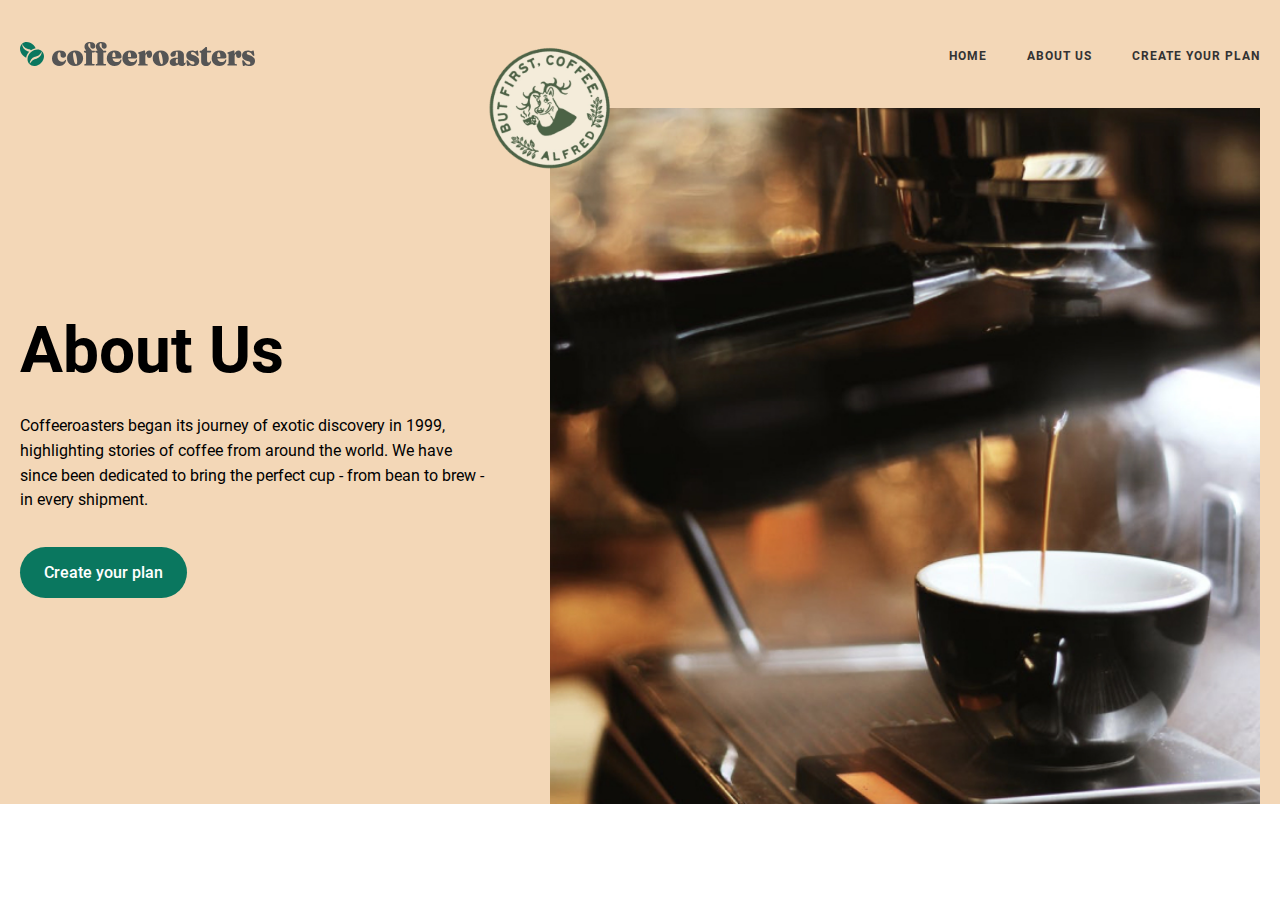
==== about-us.html @ f27f0cf2 "add about-us header" ====
<!DOCTYPE html>
<html lang="en">
	<head>
		<meta charset="UTF-8" />
		<meta name="viewport" content="width=device-width, initial-scale=1.0" />
		<title>About-Us</title>
		<!-- CSS -->
		<link rel="stylesheet" href="css/normalize.css" />
		<link rel="stylesheet" href="css/styles..css" />
	</head>
	<body>
		<div class="site-heder-wrapper">
			<headr class="site-header">
				<div class="container site-header__container">
					<a class="site-logo" href="/">
						<img class="site-logo__img" src="img/logo.svg" alt="logo" width="235" height="24" />
					</a>
					<ul class="site-nav">
						<li class="site-nav__item">
							<a class="site-nav__link" href="/">HOME</a>
						</li>
						<li class="site-nav__item">
							<a class="site-nav__link" href="about-us.html">ABOUT US</a>
						</li>
						<li class="site-nav__item">
							<a class="site-nav__link" href="/">Create your plan</a>
						</li>
					</ul>
				</div>
			</headr>
			<div class="hero">
				<div class="container hero__container">
					<div class="hero__info">
						<h1 class="hero__info-title">About Us</h1>
						<p class="hero__info-text">
							Coffeeroasters began its journey of exotic discovery in 1999, highlighting stories of coffee from around the world.
							We have since been dedicated to bring the perfect cup - from bean to brew - in every shipment.
						</p>
						<button class="btn">Create your plan</button>
					</div>
					<div class="hero__img-wrapper">
						<img src="img/about-us-hero.jpg" alt="hero-img" width="710" height="696" title="copuitino" />
						<img class="hero__img-wrapper__logo" src="img/hero-logo.png" alt="hero-logo" width="160" height="160" />
					</div>
				</div>
			</div>
		</div>
	</body>
</html>
---- css/styles..css ----
:root {
	--green-bg: #0a775f;
	--black-color: #000000;
	--text-color: #333333;
	--white-color: #ffffff;
	--gold-bg: #f3d7b7;
	--darkgold-bg: #c99b67;
	--light-bg: #f8f8f2;
}

/* FOTS */
@font-face {
	font-family: 'Roboto';
	src: url('../fonts/Roboto-Regular.woff2') format('woff2'), url('../fonts/Roboto-Regular.woff') format('woff');
	font-weight: normal;
	font-style: normal;
	font-display: swap;
}

@font-face {
	font-family: 'Roboto';
	src: url('../fonts/Roboto-Medium.woff2') format('woff2'), url('../fonts/Roboto-Medium.woff') format('woff');
	font-weight: 500;
	font-style: normal;
	font-display: swap;
}

@font-face {
	font-family: 'Roboto';
	src: url('../fonts/Roboto-Bold.woff2') format('woff2'), url('../fonts/Roboto-Bold.woff') format('woff');
	font-weight: bold;
	font-style: normal;
	font-display: swap;
}

html {
	height: 100%;
	box-sizing: border-box;
	scroll-behavior: smooth;
}

*,
*::before,
*::after {
	box-sizing: inherit;
}

*:focus {
	outline: 2px dotted var(--green-bg);
	outline-offset: 3px;
}

body {
	display: flex;
	flex-direction: column;
	height: 100%;
	font-family: 'Roboto', sans-serif;
	font-weight: 400;
	color: var(--text-color);
	font-size: 18px;
	line-height: 1.55;
	overflow-x: hidden;
}

.container {
	max-width: 1380px;
	width: 100%;
	padding-left: 20px;
	padding-right: 20px;
	margin-left: auto;
	margin-right: auto;
}

h1,
h2,
h3,
h4,
h5,
h6,
p {
	margin-top: 0;
	margin-bottom: 0;
}

ul {
	list-style: none;
}

a {
	text-decoration: none;
}

.btn {
	border: none;
	padding: 16px 24px;
	border-radius: 100px;
	background-color: var(--green-bg);
	color: var(--white-color);
	font-size: 16px;
	font-weight: 500;
	line-height: 1.2;
	text-align: center;
	cursor: pointer;
	transition: opacity 0.4s ease;
}

.btn:hover {
	opacity: 0.8;
}

.btn:active {
	opacity: 0.6;
}

.main-content {
	flex-grow: 1;
	padding-top: 20px;
	padding-bottom: 50px;
}

.site-heder-wrapper {
	padding-top: 40px;
	background-color: var(--gold-bg);
}

.site-header {
	margin-bottom: 40px;
}

.site-header__container {
	display: flex;
	align-items: center;
	justify-content: space-between;
}

.site-logo {
	width: 235px;
	height: 24px;
	display: inline-block;
	transition: opacity 0.4s ease;
}

.site-logo:hover {
	opacity: 0.8;
}

.site-logo:active {
	opacity: 0.6;
}

.site-nav {
	padding: 0;
	margin: 0;
	display: flex;
	align-items: center;
}

.site-nav__item:not(:last-child) {
	margin-right: 40px;
}

.site-nav__link {
	text-transform: uppercase;
	color: var(--text-color);
	transition: all 0.4s ease;
	font-size: 12px;
	letter-spacing: 1px;
	line-height: 1.2;
	font-weight: 700;
}

.site-nav__link:hover {
	color: var(--green-bg);
}

.site-nav__link:active {
	opacity: 0.6;
}

/* HERO */
.hero {
	padding-top: 40px;
}
.hero__container {
	display: flex;
	align-items: center;
	justify-content: space-between;
}

.hero__info {
	max-width: 464px;
	width: 100%;
	margin-right: 50px;
}

.hero__info-title {
	color: var(--black-color);
	font-weight: 700;
	font-size: 64px;
	line-height: 1.2;
	margin-bottom: 24px;
}

.hero__info-text {
	font-size: 16px;
	color: var(--black-color);
	margin-bottom: 34px;
}

.hero__img-wrapper {
	position: relative;
	width: 710px;
	height: 696px;
}

.hero__img-wrapper img {
	object-fit: cover;
}

.hero__img-wrapper__logo {
	position: absolute;
	top: -80px;
	left: -80px;
	width: 160px;
	height: 160px;
}

/* our-collection */
.our-collection {
	margin-bottom: 20px;
}
.our-collection__img-one {
	position: absolute;
	top: 0;
	left: -201px;
}

.our-collection__img-two {
	position: absolute;
	top: 50%;
	right: -201px;
}
.our-collection__img-four {
	position: absolute;
	bottom: 170px;
	left: -201px;
}
.our-collection__containner {
	position: relative;
	background-image: url(../img/our-collection-bg.jpg);
	background-repeat: no-repeat;
	background-size: cover;
	background-position: center center;
	background-color: var(--light-bg);
	padding-top: 50px;
	padding-bottom: 50px;
}

.our-collection__title {
	text-align: center;
	font-weight: 700;
	font-size: 50px;
	line-height: 1.2;
	color: var(--black-color);
	margin-bottom: 80px;
}

.our-collection__list {
	display: flex;
	flex-direction: column;
	justify-content: center;
	align-items: center;
	margin: 0;
	padding: 0;
}

.our-collection__item {
	display: flex;
	align-items: center;
}

.our-collection__item:not(:last-child) {
	margin-bottom: 20px;
}

.our-collection__item:nth-child(2n) {
	flex-direction: row-reverse;
}

.our-collection__img {
	width: 450px;
	height: 375px;
	object-fit: cover;
	margin-right: 117px;
}

.our-collection__img2 {
	margin-right: 0;
	margin-left: 117px;
}

.our-collection__item-info {
	max-width: 410px;
}

.our-collection__item-info__title {
	margin-bottom: 10px;
	font-weight: 500;
	font-size: 48px;
	line-height: 1.2;
}

.our-collection__item-info__text {
	font-size: 22px;
	line-height: 1.5;
	font-weight: 400;
}

/* INDEX_COLECTION */
.index-colaction {
	margin-bottom: 289px;
}

.index-colaction__inner {
	position: relative;
	background-image: url(../img/index-colection-bg.jpg);
	background-position: center center;
	background-repeat: no-repeat;
	background-size: cover;
	padding-top: 50px;
	padding-bottom: 420px;
}

.index-colaction__info {
	margin-left: auto;
	margin-right: auto;
	max-width: 518px;
	width: 100%;
	text-align: center;
	color: var(--white-color);
}

.index-colaction__list {
	position: absolute;
	display: flex;
	padding: 0;
	margin-left: -10px;
}

.index-colaction__item:nth-child(1) {
	position: relative;
}

.index-colaction__item-logo {
	position: absolute;
	left: -64px;
	top: -68px;
}

.index-colaction__item:not(:last-child) {
	margin-right: 20px;
}

.index-colaction__img {
	width: 433px;
	height: 500px;
	object-fit: cover;
	margin-bottom: 28px;
}

.index-colaction__item-title {
	font-weight: 500;
	font-size: 30px;
	line-height: 1.2;
	margin-bottom: 10px;
}

.how-it-works__inner {
	position: relative;
	background-image: url(../img/how-it-works-bg.jpg);
	padding: 50px 30px;
}

.how-it-works__img {
	position: absolute;
	right: 68px;
	top: 41px;
}

.how-it-works__title {
	text-align: center;
	font-weight: 700;
	color: var(--white-color);
	font-size: 50px;
	line-height: 1.2;
	margin-bottom: 80px;
}

.how-it-works__kvadrat {
	max-width: 966px;
	width: 100%;
	display: flex;
	justify-content: space-between;
	background-image: url(../img/how-it-works-ine.png);
	background-repeat: no-repeat;
	background-position: center center;
	margin-bottom: 20px;
}

.how-it-works__kvadrat-inner {
	width: 60px;
	height: 60px;
	background-color: var(--white-color);
	border: 4px solid var(--darkgold-bg);
}

.how-it-works__list {
	margin: 0;
	padding: 0;
	list-style: none;
	display: flex;
	justify-content: space-between;
	margin-bottom: 60px;
}

.how-it-works__item {
	background-color: var(--white-color);
	padding: 20px 20px 40px;
	color: var(--text-color);
}

.how-it-works__item:not(:last-child) {
	margin-right: 20px;
}

.how-it-works__item-number {
	font-weight: 400;
	font-size: 60px;
	text-align: right;
	line-height: 1.2;
	margin-bottom: 45px;
}

.how-it-works__item-info {
	max-width: 385px;
	width: 100%;
}

.how-it-works__item-title {
	font-weight: 500;
	font-size: 40px;
	line-height: 1.2;
	margin-bottom: 10px;
	text-transform: uppercase;
}

.how-it-works__btn-wrapper {
	display: flex;
	align-items: center;
	justify-content: center;
}

.how-it-works__btn {
	background-color: var(--darkgold-bg);
}

.how-it-works__btn:focus {
	outline: 2px dotted var(--darkgold-bg);
	outline-offset: 3px;
}

.site-footer {
	padding-top: 68px;
	padding-bottom: 68px;
	background-color: var(--gold-bg);
}

.social {
	display: flex;
	align-items: center;
}

.social__item:not(:last-child) {
	margin-right: 30px;
}

.social__link {
	display: flex;
	align-items: center;
}

.social__link svg {
	color: var(--text-color);
}

.social__link svg:hover {
	color: var(--green-bg);
}
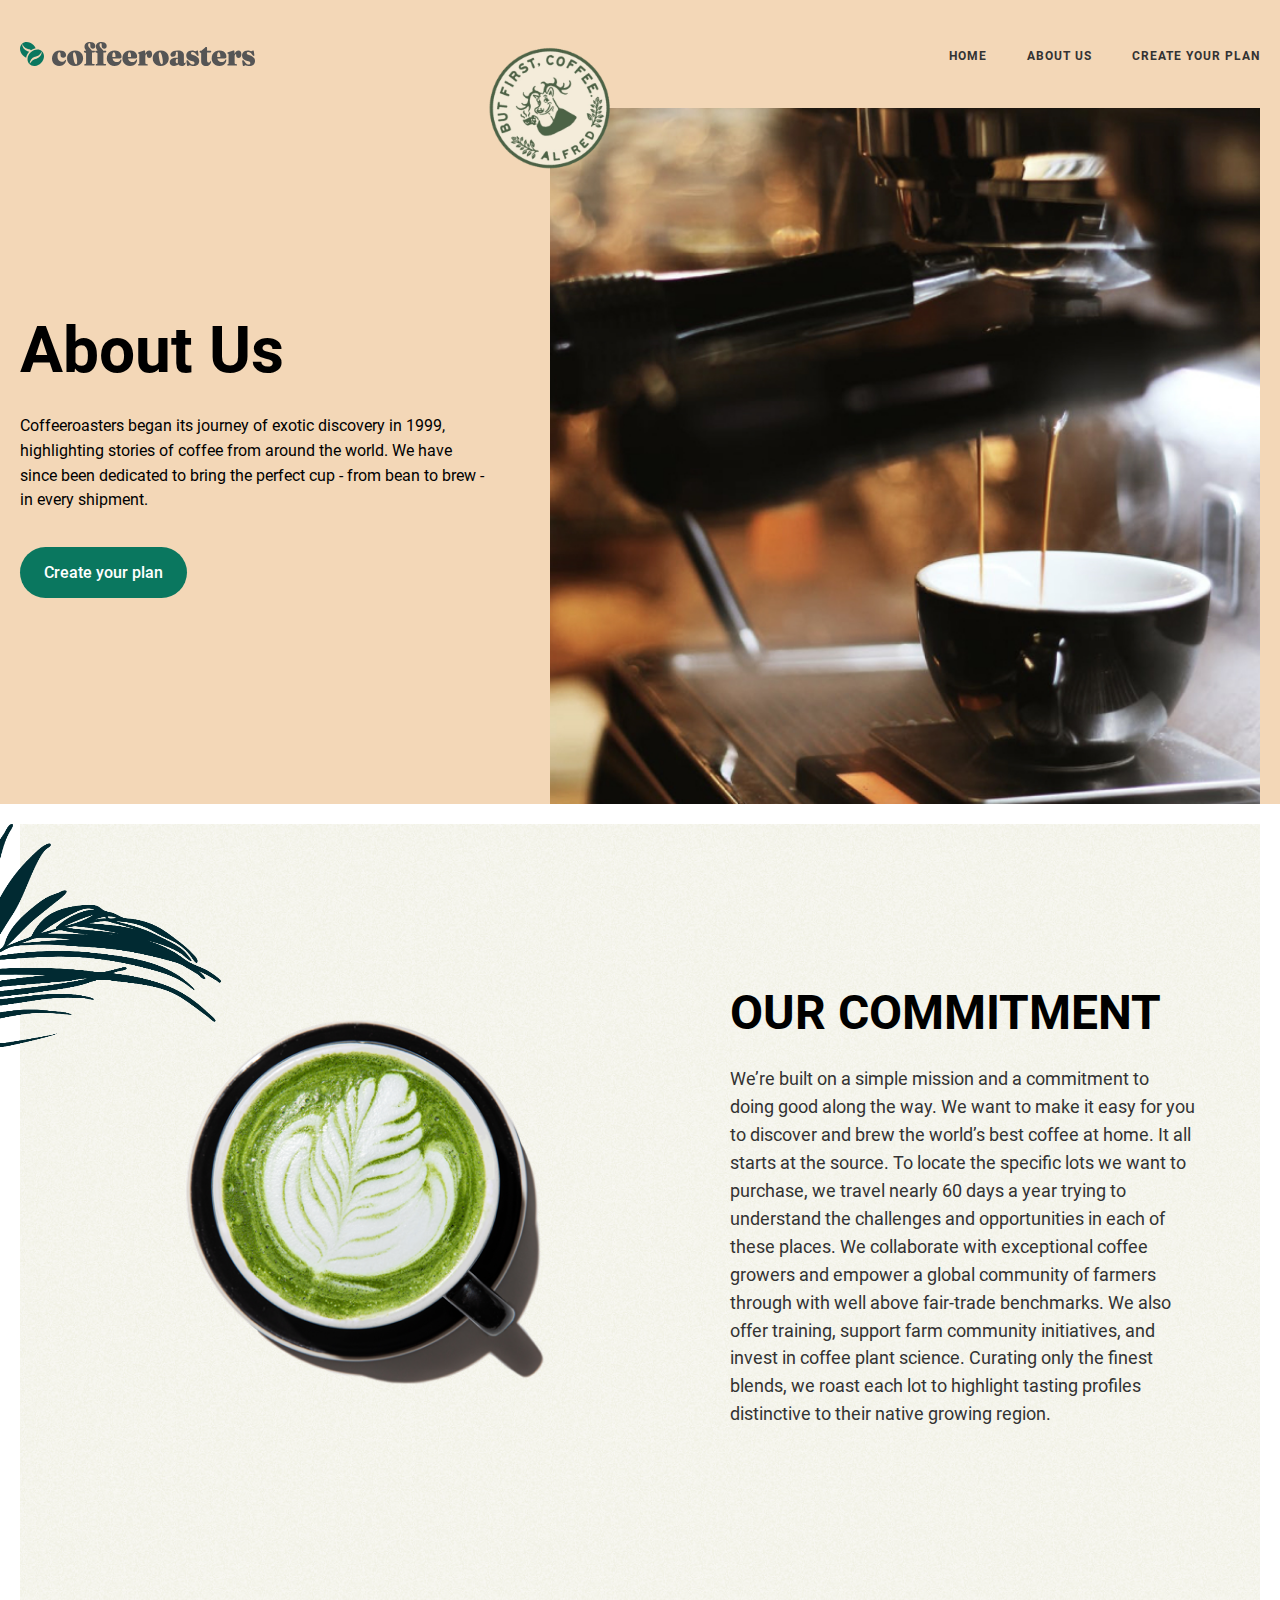
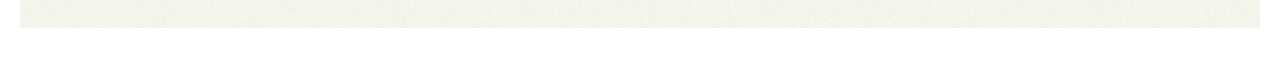
==== commit 044cc606: "add aour-commitment" ====
--- a/about-us.html
+++ b/about-us.html
@@ -45,5 +45,33 @@
 				</div>
 			</div>
 		</div>
+		<!-- MAIN START -->
+		<main class="main-content">
+			<!-- Our commitment START -->
+			<section class="our-commitment">
+				<div class="container">
+					<div class="our-commitment__inner">
+						<img class="our-collection__img-one" src="img/our-collaction-one.jpg" alt="least" width="402" height="300" />
+						<div class="our-commitment__img-wrapper">
+							<img src="img/our-commitment-img.png" alt="our-commitment-img" width="360" height="364" />
+						</div>
+						<div class="our-commitment__info">
+							<h2 class="our-commitment__title">Our commitment</h2>
+							<p class="our-commitment__text">
+								We’re built on a simple mission and a commitment to doing good along the way. We want to make it easy for you to
+								discover and brew the world’s best coffee at home. It all starts at the source. To locate the specific lots we
+								want to purchase, we travel nearly 60 days a year trying to understand the challenges and opportunities in each of
+								these places. We collaborate with exceptional coffee growers and empower a global community of farmers through
+								with well above fair-trade benchmarks. We also offer training, support farm community initiatives, and invest in
+								coffee plant science. Curating only the finest blends, we roast each lot to highlight tasting profiles distinctive
+								to their native growing region.
+							</p>
+						</div>
+					</div>
+				</div>
+			</section>
+			<!-- Our commitment END -->
+		</main>
+		<!-- MAIN END -->
 	</body>
 </html>
--- a/css/styles..css
+++ b/css/styles..css
@@ -496,3 +496,33 @@
 .social__link svg:hover {
 	color: var(--green-bg);
 }
+
+.our-commitment__inner {
+	position: relative;
+	padding: 160px 64px 200px 165px;
+	background-image: url(../img/our-commitment-bg.jpg);
+	background-repeat: no-repeat;
+	background-size: cover;
+	background-position: center center;
+	display: flex;
+	align-items: center;
+	justify-content: space-between;
+}
+
+.our-commitment__img-wrapper {
+	margin-right: 185px;
+}
+
+.our-commitment__info {
+	max-width: 626px;
+	width: 100%;
+}
+
+.our-commitment__title {
+	margin-bottom: 24px;
+	text-transform: uppercase;
+	font-weight: 700;
+	font-size: 48px;
+	line-height: 1.2;
+	color: var(--black-color);
+}
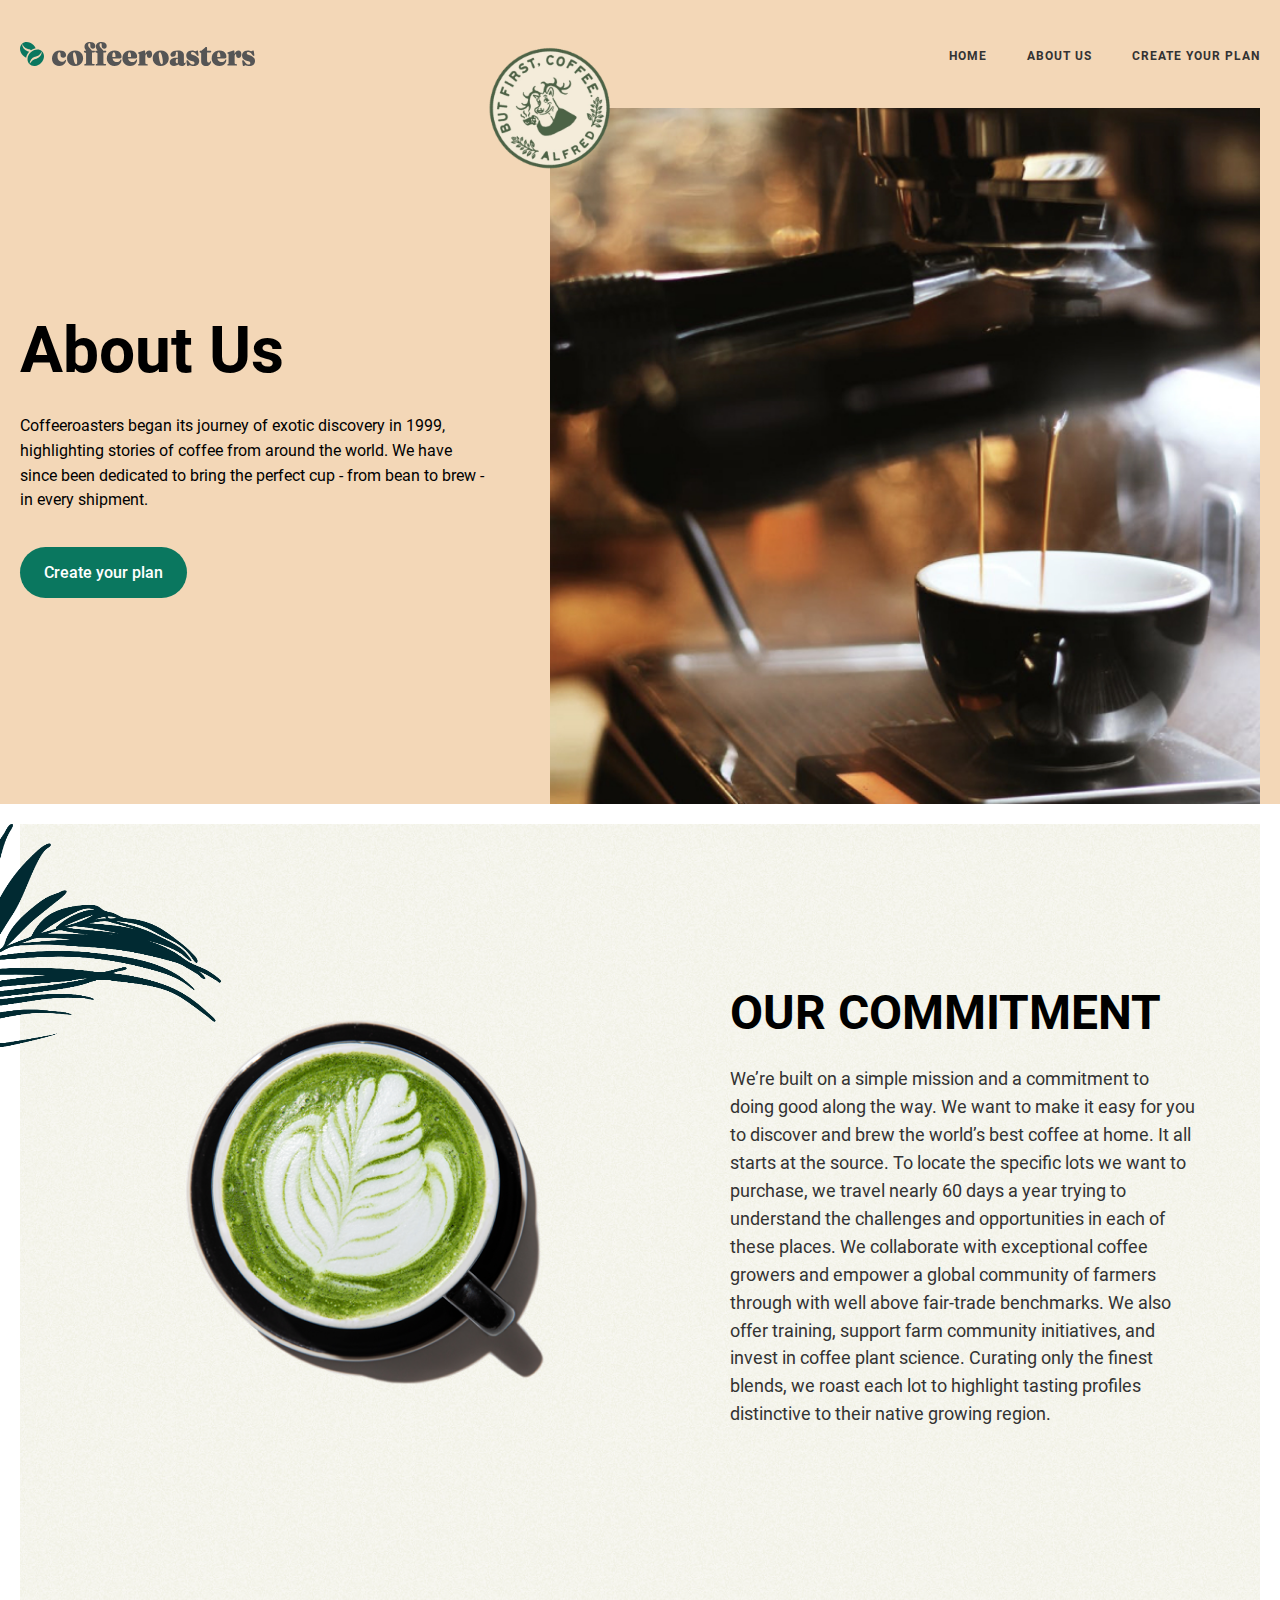
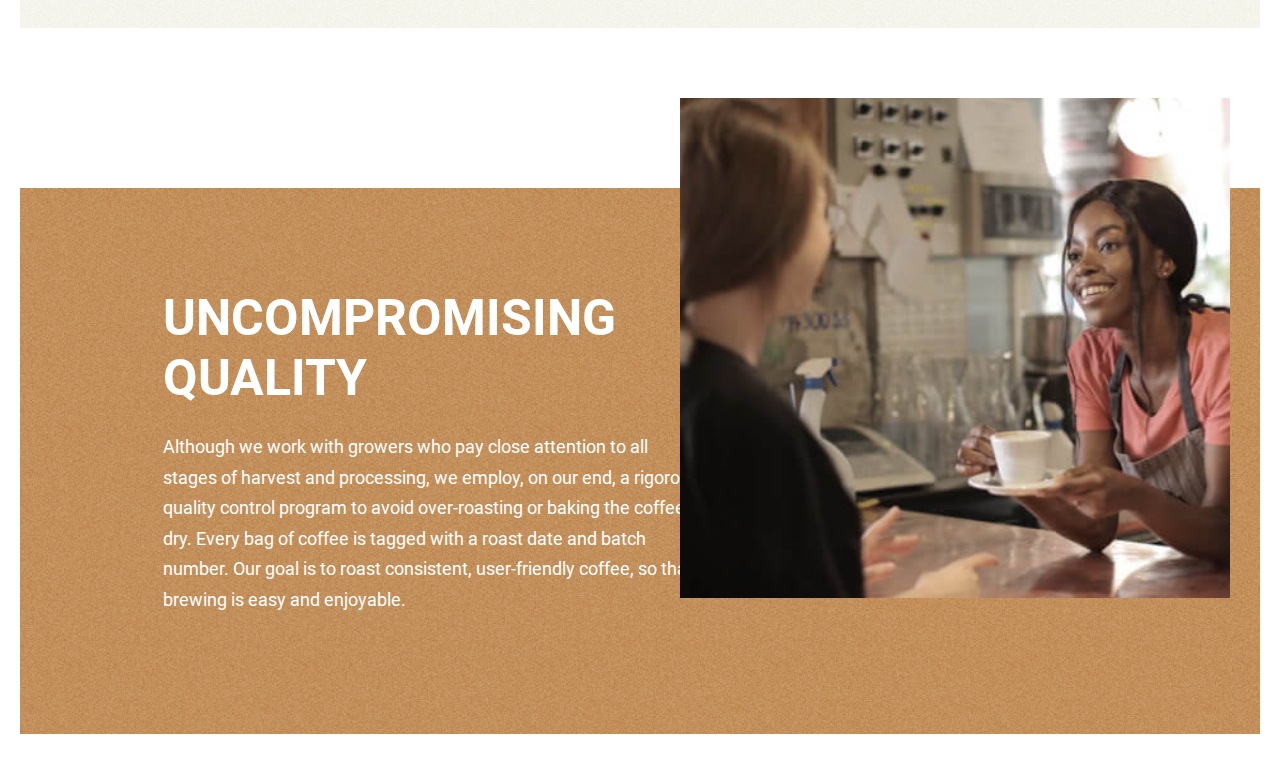
==== commit baa4d885: "add uncompromising-quality" ====
--- a/about-us.html
+++ b/about-us.html
@@ -4,6 +4,8 @@
 		<meta charset="UTF-8" />
 		<meta name="viewport" content="width=device-width, initial-scale=1.0" />
 		<title>About-Us</title>
+		<!-- ICON -->
+		<link rel="icon" type="svg" href="img/cooferosters-icon.svg" />
 		<!-- CSS -->
 		<link rel="stylesheet" href="css/normalize.css" />
 		<link rel="stylesheet" href="css/styles..css" />
@@ -71,6 +73,25 @@
 				</div>
 			</section>
 			<!-- Our commitment END -->
+			<!-- Uncompromising quality STARTS -->
+			<section class="uncompromising-quality">
+				<div class="container">
+					<div class="uncompromising-quality__inner">
+						<div class="uncompromising-quality__info">
+							<h2 class="uncompromising-quality__title">Uncompromising quality</h2>
+							<p class="uncompromising-quality__text">
+								Although we work with growers who pay close attention to all stages of harvest and processing, we employ, on our
+								end, a rigorous quality control program to avoid over-roasting or baking the coffee dry. Every bag of coffee is
+								tagged with a roast date and batch number. Our goal is to roast consistent, user-friendly coffee, so that brewing
+								is easy and enjoyable.
+							</p>
+						</div>
+
+						<img class="uncompromising-quality__img" src="img/free-shipping.jpg" alt="free-shipping" width="550" height="500" />
+					</div>
+				</div>
+			</section>
+			<!-- Uncompromising quality END -->
 		</main>
 		<!-- MAIN END -->
 	</body>
--- a/css/styles..css
+++ b/css/styles..css
@@ -497,6 +497,11 @@
 	color: var(--green-bg);
 }
 
+/* our-commitment */
+.our-commitment {
+	margin-bottom: 160px;
+}
+
 .our-commitment__inner {
 	position: relative;
 	padding: 160px 64px 200px 165px;
@@ -526,3 +531,43 @@
 	line-height: 1.2;
 	color: var(--black-color);
 }
+
+/* uncompromising-quality */
+.uncompromising-quality__inner {
+	background-image: url(../img/uncompromising-quality-bg.jpg);
+	background-repeat: no-repeat;
+	background-position: center center;
+	background-size: cover;
+	color: var(--white-color);
+	padding: 100px 30px 118px 143px;
+	position: relative;
+}
+
+.uncompromising-quality__info {
+	max-width: 539px;
+	width: 100%;
+	margin-right: 38px;
+}
+
+.uncompromising-quality__title {
+	margin-bottom: 24px;
+	font-weight: 700;
+	font-size: 50px;
+	line-height: 1.2;
+	max-width: 397px;
+	width: 100%;
+	text-transform: uppercase;
+}
+
+.uncompromising-quality__text {
+	line-height: 1.7;
+}
+
+.uncompromising-quality__img {
+	width: 550px;
+	height: 500px;
+	object-fit: cover;
+	position: absolute;
+	right: 30px;
+	top: -90px;
+}
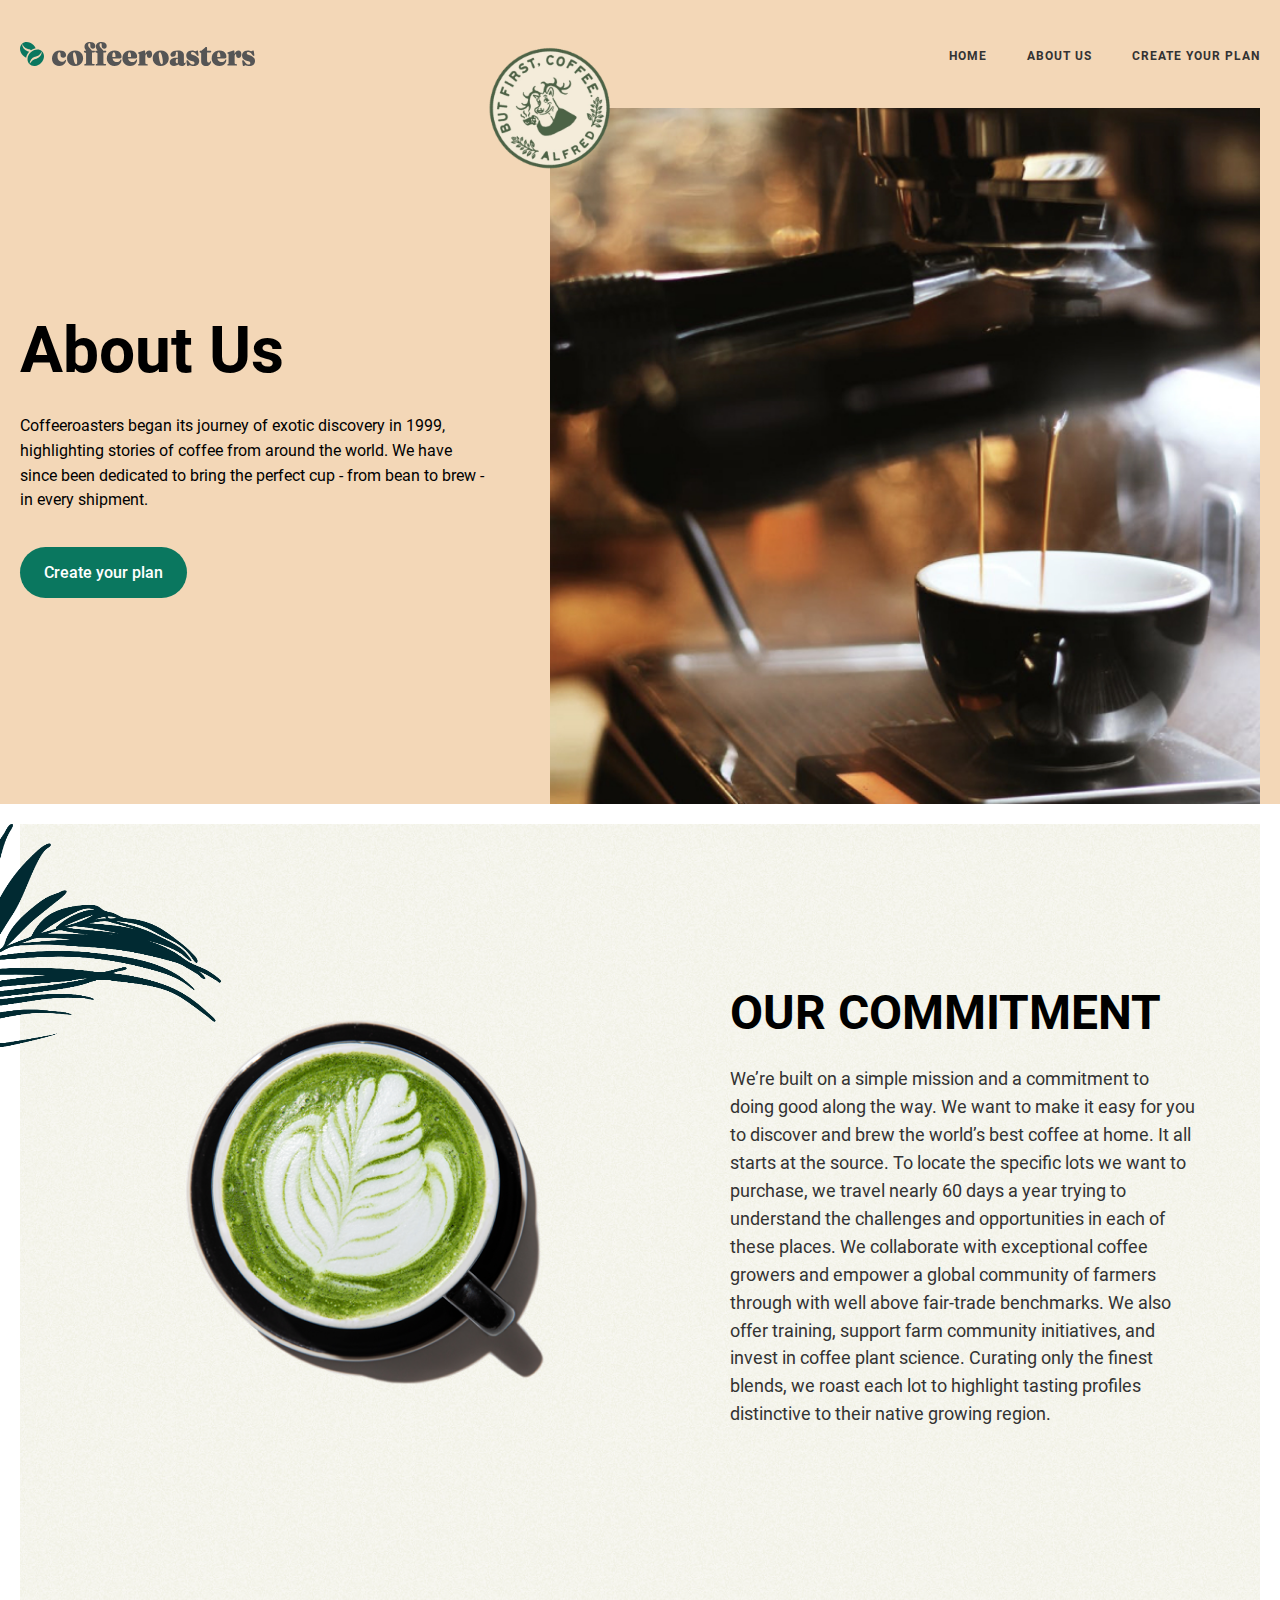
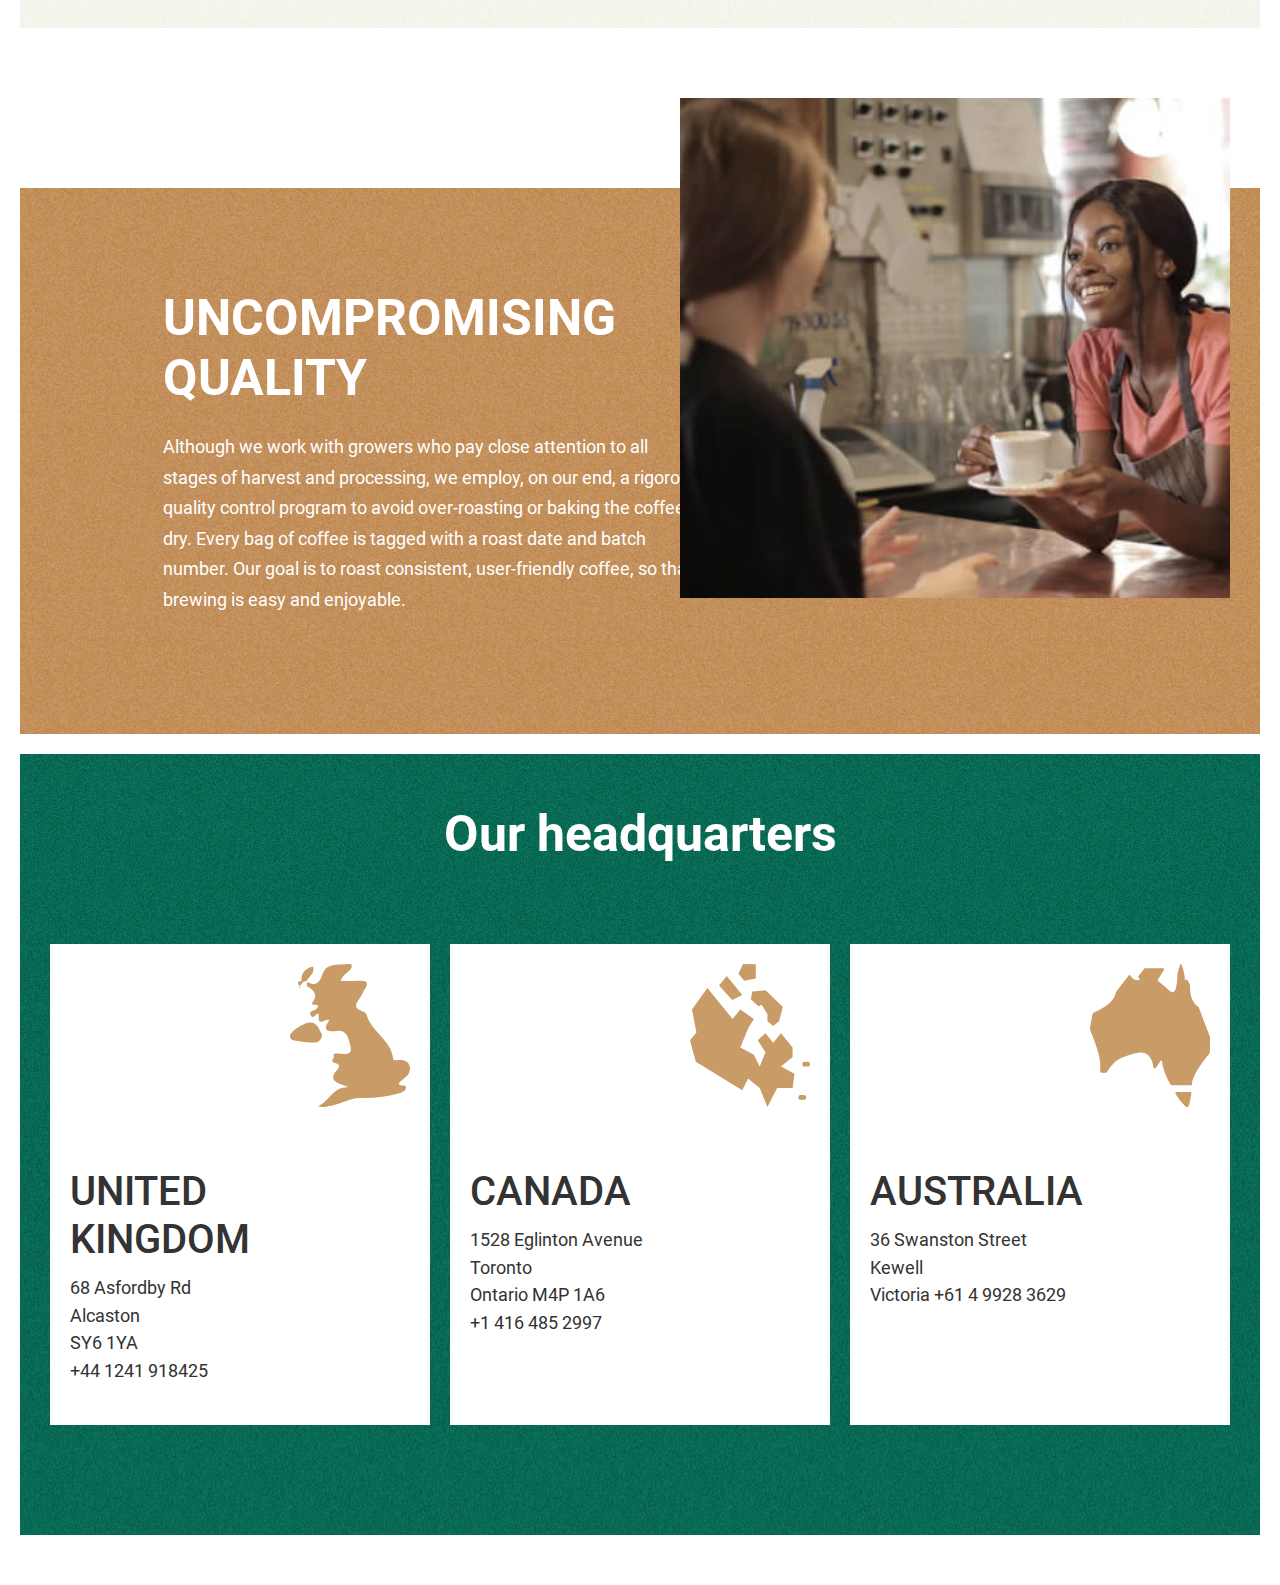
==== commit e6343e67: "add Our headquarters" ====
--- a/about-us.html
+++ b/about-us.html
@@ -92,6 +92,63 @@
 				</div>
 			</section>
 			<!-- Uncompromising quality END -->
+			<!-- How it works -->
+			<section class="how-it-works">
+				<div class="container">
+					<div class="how-it-works__inner">
+						<h2 class="how-it-works__title">Our headquarters</h2>
+
+						<ol class="how-it-works__list">
+							<li class="how-it-works__item">
+								<div class="how-it-works__item-number">
+									<img src="img/uk.svg" alt="UNITED KINGDOM" width="120" height="143" title="UNITED KINGDOM" />
+								</div>
+								<div class="how-it-works__item-info">
+									<h3 class="how-it-works__item-title">
+										United <br />
+										Kingdom
+									</h3>
+									<p class="how-it-works__item-text">
+										68 Asfordby Rd <br />
+										Alcaston <br />
+										SY6 1YA <br />
+										+44 1241 918425
+									</p>
+								</div>
+							</li>
+
+							<li class="how-it-works__item">
+								<div class="how-it-works__item-number">
+									<img src="img/candada.svg" alt="Canada" width="120" height="143" title="Canada" />
+								</div>
+								<div class="how-it-works__item-info">
+									<h3 class="how-it-works__item-title">Canada</h3>
+									<p class="how-it-works__item-text">
+										1528 Eglinton Avenue <br />
+										Toronto <br />
+										Ontario M4P 1A6 <br />
+										+1 416 485 2997
+									</p>
+								</div>
+							</li>
+
+							<li class="how-it-works__item">
+								<div class="how-it-works__item-number">
+									<img src="img/Australia.svg" alt="Canada" width="120" height="143" title="Australia" />
+								</div>
+								<div class="how-it-works__item-info">
+									<h3 class="how-it-works__item-title">Australia</h3>
+									<p class="how-it-works__item-text">
+										36 Swanston Street <br />
+										Kewell <br />
+										Victoria +61 4 9928 3629
+									</p>
+								</div>
+							</li>
+						</ol>
+					</div>
+				</div>
+			</section>
 		</main>
 		<!-- MAIN END -->
 	</body>
--- a/css/styles..css
+++ b/css/styles..css
@@ -424,6 +424,8 @@
 }
 
 .how-it-works__item {
+	max-width: 433px;
+	width: 100%;
 	background-color: var(--white-color);
 	padding: 20px 20px 40px;
 	color: var(--text-color);
@@ -533,6 +535,10 @@
 }
 
 /* uncompromising-quality */
+.uncompromising-quality {
+	margin-bottom: 20px;
+}
+
 .uncompromising-quality__inner {
 	background-image: url(../img/uncompromising-quality-bg.jpg);
 	background-repeat: no-repeat;
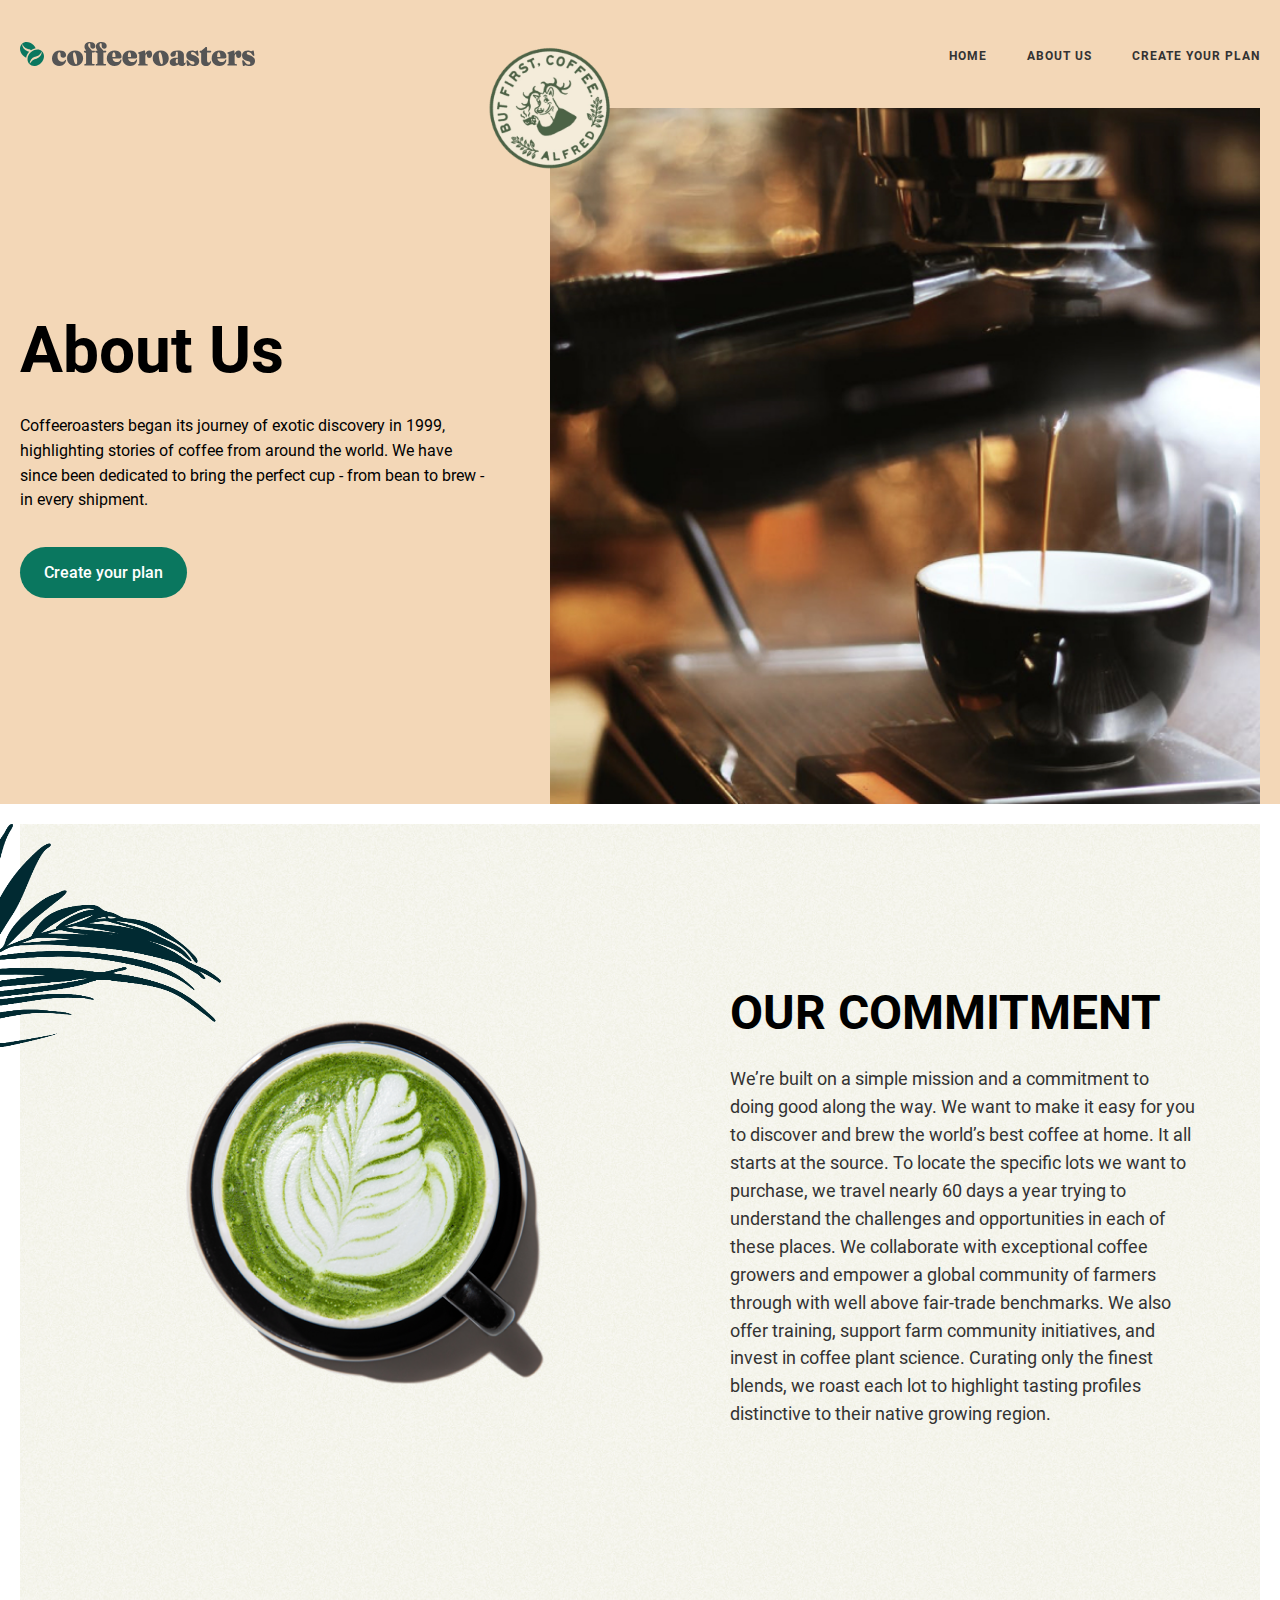
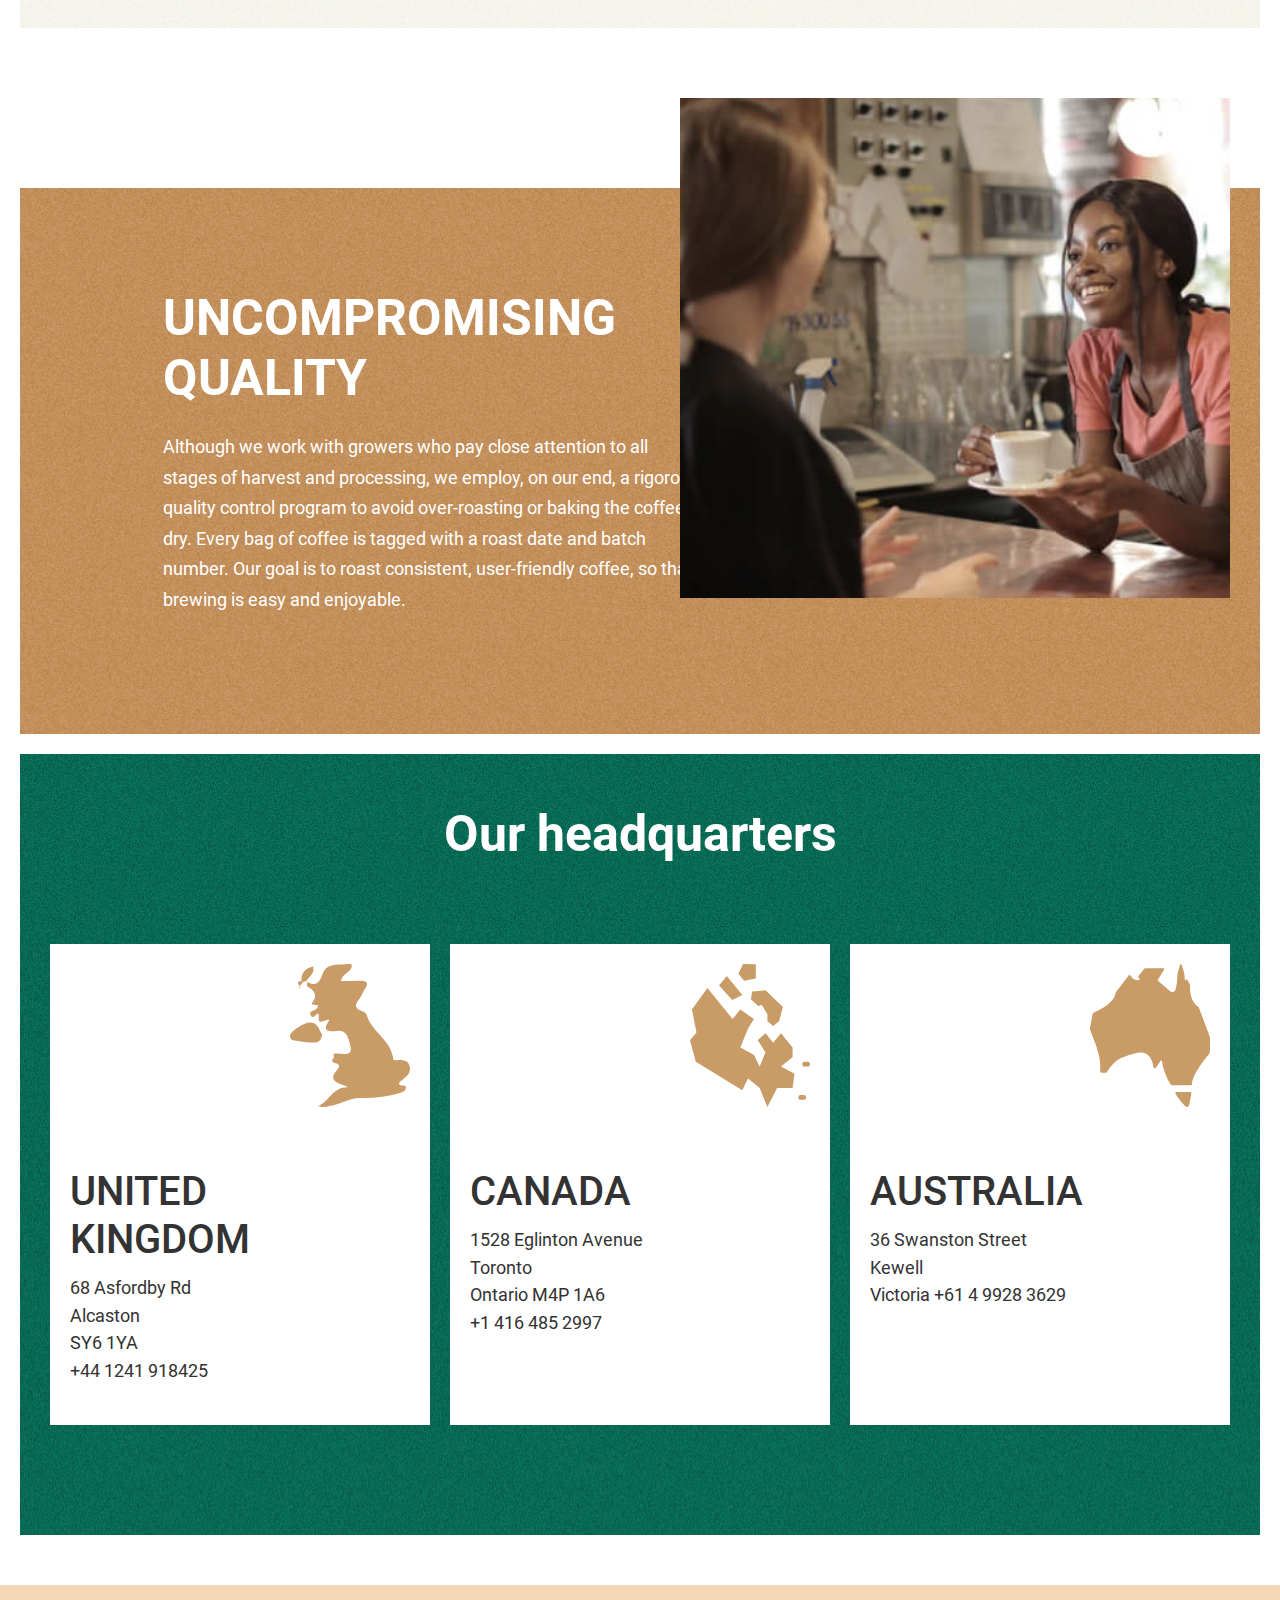
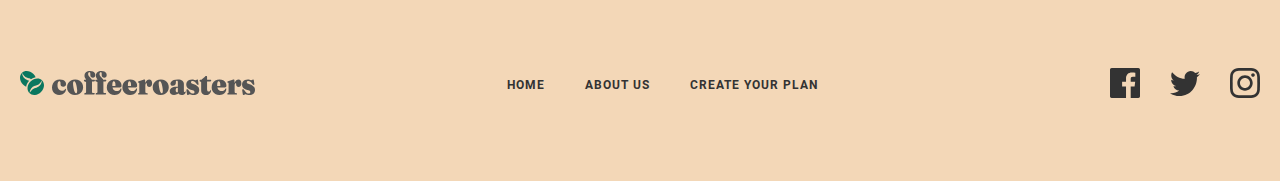
==== commit d1e62c31: "add about-us page  site-footer" ====
--- a/about-us.html
+++ b/about-us.html
@@ -151,5 +151,60 @@
 			</section>
 		</main>
 		<!-- MAIN END -->
+		<footer class="site-footer">
+			<div class="container site-header__container">
+				<a class="site-logo" href="/">
+					<img class="site-logo__img" src="img/logo.svg" alt="logo" width="235" height="24" />
+				</a>
+				<ul class="site-nav">
+					<li class="site-nav__item">
+						<a class="site-nav__link" href="/">HOME</a>
+					</li>
+					<li class="site-nav__item">
+						<a class="site-nav__link" href="about-us.html">ABOUT US</a>
+					</li>
+					<li class="site-nav__item">
+						<a class="site-nav__link" href="/">Create your plan</a>
+					</li>
+				</ul>
+
+				<ul class="social">
+					<li class="social__item">
+						<a class="social__link" href="#">
+							<svg width="30" height="30" viewBox="0 0 30 30" fill="none" xmlns="http://www.w3.org/2000/svg">
+								<path
+									id="Path"
+									d="M28.3438 0H1.65625C0.74125 0 0 0.74125 0 1.65625V28.345C0 29.2588 0.74125 30 1.65625 30H16.025V18.3825H12.115V13.855H16.025V10.5163C16.025 6.64125 18.3913 4.53125 21.8488 4.53125C23.505 4.53125 24.9275 4.655 25.3425 4.71V8.76L22.945 8.76125C21.065 8.76125 20.7013 9.655 20.7013 10.965V13.8562H25.185L24.6012 18.3837H20.7013V30H28.3463C29.2588 30 30 29.2587 30 28.3438V1.65625C30 0.74125 29.2587 0 28.3438 0Z"
+									fill="currentColor" />
+							</svg>
+						</a>
+					</li>
+
+					<li class="social__item">
+						<a class="social__link" href="#">
+							<svg width="30" height="25" viewBox="0 0 30 25" fill="none" xmlns="http://www.w3.org/2000/svg">
+								<path
+									id="Path"
+									d="M30 2.95965C28.8962 3.46211 27.71 3.8005 26.465 3.95304C27.7363 3.17243 28.7125 1.9355 29.1712 0.461444C27.9825 1.18437 26.665 1.70991 25.2625 1.99318C24.1412 0.766509 22.54 0 20.77 0C16.7962 0 13.8763 3.80178 14.7738 7.74841C9.66 7.48564 5.125 4.97334 2.08875 1.15489C0.47625 3.99149 1.2525 7.70227 3.9925 9.58137C2.985 9.54804 2.035 9.26477 1.20625 8.79179C1.13875 11.7155 3.1825 14.4509 6.1425 15.0597C5.27625 15.3007 4.3275 15.3571 3.3625 15.1674C4.145 17.6746 6.4175 19.4986 9.1125 19.5498C6.525 21.6302 3.265 22.5595 0 22.1647C2.72375 23.9553 5.96 25 9.435 25C20.8625 25 27.3187 15.1033 26.9287 6.22693C28.1312 5.33608 29.175 4.22477 30 2.95965Z"
+									fill="currentColor" />
+							</svg>
+						</a>
+					</li>
+
+					<li class="social__item">
+						<a class="social__link" href="#">
+							<svg width="30" height="30" viewBox="0 0 30 30" fill="none" xmlns="http://www.w3.org/2000/svg">
+								<path
+									id="Shape"
+									fill-rule="evenodd"
+									clip-rule="evenodd"
+									d="M15 0C10.9262 0 10.4163 0.0175 8.81625 0.09C3.36875 0.34 0.34125 3.3625 0.09125 8.815C0.0175 10.4163 0 10.9262 0 15C0 19.0737 0.0175 19.585 0.09 21.185C0.34 26.6325 3.3625 29.66 8.815 29.91C10.4163 29.9825 10.9262 30 15 30C19.0737 30 19.585 29.9825 21.185 29.91C26.6275 29.66 29.6625 26.6375 29.9088 21.185C29.9825 19.585 30 19.0737 30 15C30 10.9262 29.9825 10.4163 29.91 8.81625C29.665 3.37375 26.6388 0.34125 21.1862 0.09125C19.585 0.0175 19.0737 0 15 0ZM15.0001 2.70386C19.0051 2.70386 19.4801 2.71886 21.0626 2.79136C25.1276 2.97636 27.0264 4.90511 27.2114 8.94011C27.2839 10.5214 27.2976 10.9964 27.2976 15.0014C27.2976 19.0076 27.2826 19.4814 27.2114 21.0626C27.0251 25.0939 25.1314 27.0264 21.0626 27.2114C19.4801 27.2839 19.0076 27.2989 15.0001 27.2989C10.9951 27.2989 10.5201 27.2839 8.93889 27.2114C4.86389 27.0251 2.97514 25.0876 2.79014 21.0614C2.71764 19.4801 2.70264 19.0064 2.70264 15.0001C2.70264 10.9951 2.71889 10.5214 2.79014 8.93886C2.97639 4.90511 4.87014 2.97511 8.93889 2.79011C10.5214 2.71886 10.9951 2.70386 15.0001 2.70386ZM7.29736 14.9999C7.29736 10.7461 10.7461 7.29736 14.9999 7.29736C19.2536 7.29736 22.7024 10.7461 22.7024 14.9999C22.7024 19.2549 19.2536 22.7036 14.9999 22.7036C10.7461 22.7036 7.29736 19.2536 7.29736 14.9999ZM15 20C12.2387 20 10 17.7625 10 15C10 12.2387 12.2387 10 15 10C17.7612 10 20 12.2387 20 15C20 17.7625 17.7612 20 15 20ZM21.2061 6.99348C21.2061 5.99973 22.0123 5.19348 23.0073 5.19348C24.0011 5.19348 24.8061 5.99973 24.8061 6.99348C24.8061 7.98723 24.0011 8.79348 23.0073 8.79348C22.0123 8.79348 21.2061 7.98723 21.2061 6.99348Z"
+									fill="currentColor" />
+							</svg>
+						</a>
+					</li>
+				</ul>
+			</div>
+		</footer>
 	</body>
 </html>
--- a/css/styles..css
+++ b/css/styles..css
@@ -472,8 +472,8 @@
 }
 
 .site-footer {
-	padding-top: 68px;
-	padding-bottom: 68px;
+	padding-top: 65px;
+	padding-bottom: 65px;
 	background-color: var(--gold-bg);
 }
 
